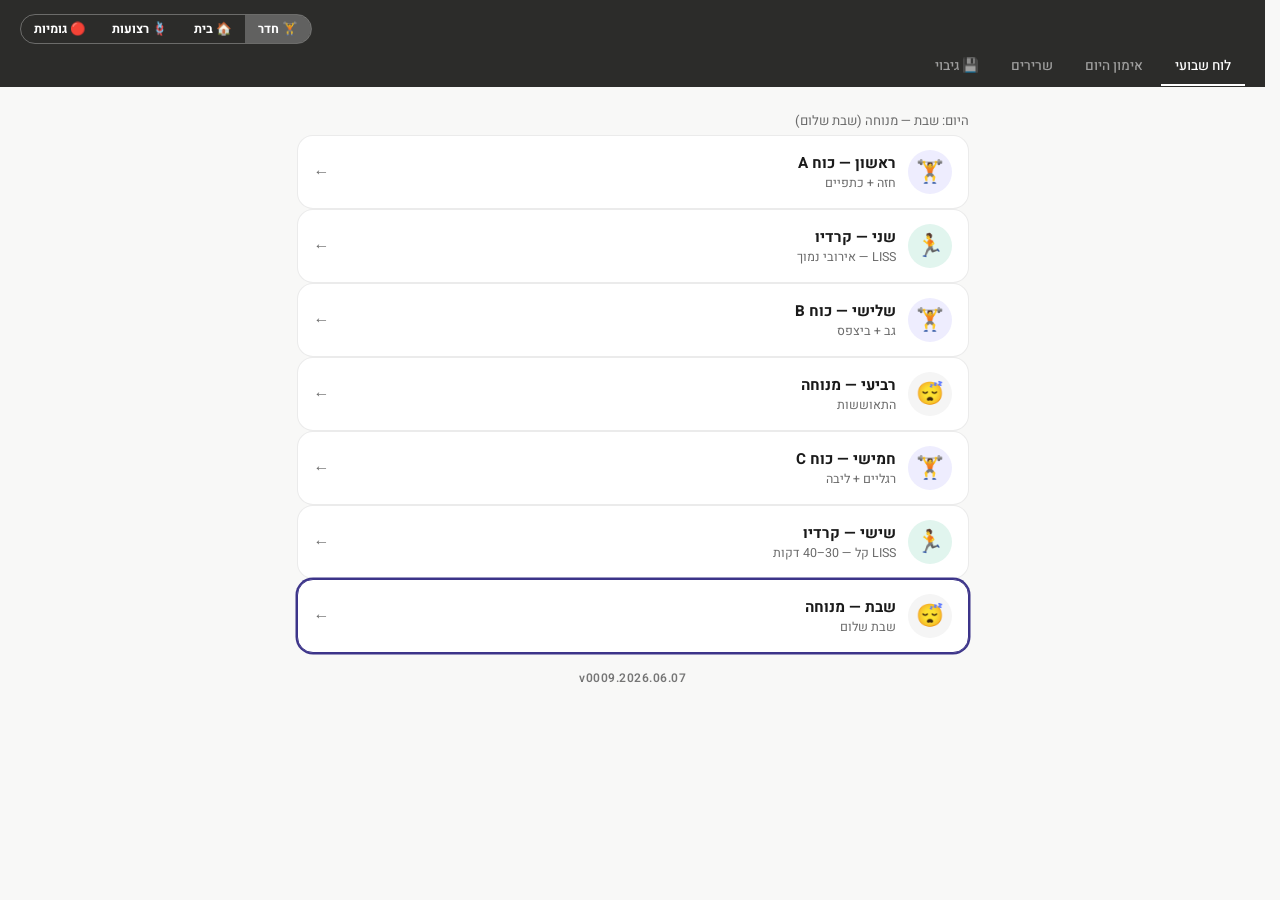
==== index.html @ 581a799d "v2026.06.07.v0009 — All content rendered once, tabs scroll to sections (no content replacement), SW " ====
﻿<!DOCTYPE html>
<html lang="he" dir="rtl">
<head>
  <meta charset="UTF-8">
  <meta name="viewport" content="width=device-width, initial-scale=1.0">
  <title>תכנית כושר שבועית</title>
  <link rel="manifest" href="manifest.json">
  <meta name="theme-color" content="#2C2C2A">
  <meta name="mobile-web-app-capable" content="yes">
  <meta name="apple-mobile-web-app-capable" content="yes">
  <meta name="apple-mobile-web-app-status-bar-style" content="black-translucent">
  <meta name="apple-mobile-web-app-title" content="כושר">
  <link rel="stylesheet" href="css/style.css">
  <link rel="stylesheet" href="css/mobile.css">
  <script src="data/exercises-data.js"></script>
  <script src="data/plan-data.js"></script>
  <script src="js/tracker.js"></script>
  <script src="js/data.js"></script>
  <script src="js/components.js"></script>
  <script src="js/render.js"></script>
  <style>
    /* מתג בהדר */
    .header-mode-toggle {
      display: flex;
      align-items: center;
      gap: 0;
      border-radius: 20px;
      overflow: hidden;
      border: 1.5px solid rgba(255,255,255,0.3);
      margin-right: auto;   /* דוחף לצד שמאל ב-RTL */
      flex-shrink: 0;
    }
    .header-mode-toggle button {
      padding: 5px 13px;
      border: none;
      cursor: pointer;
      font-family: 'Heebo', sans-serif;
      font-size: .78rem;
      font-weight: 700;
      white-space: nowrap;
      transition: background .15s, color .15s;
    }
    .hdr-row {
      display: flex;
      align-items: center;
      gap: 10px;
      padding-bottom: 4px;
    }
  </style>
</head>
<body>

<header class="site-header">
  <!-- שורה ראשונה: כותרת + מתג -->
  <div class="hdr-row">
    <div class="header-mode-toggle" id="modeToggle">
      <button data-mode="gym"        onclick="setWorkoutMode('gym')">🏋️ חדר</button>
      <button data-mode="home"       onclick="setWorkoutMode('home')">🏠 בית</button>
      <button data-mode="suspension" onclick="setWorkoutMode('suspension')">🪢 רצועות</button>
      <button data-mode="band"       onclick="setWorkoutMode('band')">🔴 גומיות</button>
    </div>
  </div>
  <!-- שורה שנייה: טאבים -->
  <nav class="tab-nav" id="mainNav">
    <button class="tab-btn active" data-panel="week">לוח שבועי</button>
    <button class="tab-btn"        data-panel="today">אימון היום</button>
    <button class="tab-btn"        data-panel="muscles">שרירים</button>
    <button class="tab-btn"        data-panel="backup">💾 גיבוי</button>
  </nav>
</header>

<main>
  <section id="panel-week">
    <p class="text-muted text-sm mb-4" id="todayBanner"></p>
    <div id="dayList"></div>
    <p style="text-align:center;font-size:.75rem;color:#757575;margin-top:16px;padding-bottom:4px;font-weight:600;letter-spacing:.5px">
      2026.06.07.v0009

    </p>
  </section>

  <section id="panel-today" hidden style="display:none">
    <div id="todayContent"></div>

    <!-- קיצורי דרך נוספים -->
    <div style="display:grid;grid-template-columns:1fr 1fr;gap:10px;margin-top:12px">
      <a href="pages/morning.html" style="text-decoration:none">
        <div class="card" style="text-align:center;padding:16px 10px;margin:0">
          <div style="font-size:1.8rem;margin-bottom:6px">🌅</div>
          <div style="font-size:.85rem;font-weight:700;color:#1A1A1A">שגרת בוקר</div>
          <div style="font-size:.72rem;color:#6B6B6B;margin-top:3px">15–20 דקות</div>
        </div>
      </a>
      <a href="pages/stretch.html" style="text-decoration:none">
        <div class="card" style="text-align:center;padding:16px 10px;margin:0">
          <div style="font-size:1.8rem;margin-bottom:6px">🛏️</div>
          <div style="font-size:.85rem;font-weight:700;color:#1A1A1A">מתיחות בוקר</div>
          <div style="font-size:.72rem;color:#6B6B6B;margin-top:3px">5–10 דקות</div>
        </div>
      </a>
    </div>
  </section>

  <!-- גיבוי נתונים -->
  <section id="panel-backup" hidden style="display:none">

    <!-- עדכון אפליקציה -->
    <div class="card" style="margin-bottom:10px">
      <div class="card-header">
        <div class="card-icon" style="background:#EEEDFE;font-size:1.5rem">🔄</div>
        <div>
          <div class="card-title">עדכון אפליקציה</div>
          <div class="card-subtitle">גרסה מותקנת: <strong id="installedVer">—</strong></div>
        </div>
      </div>

      <!-- סטטוס -->
      <div id="updateStatus" style="
        background:#F5F5F5;border-radius:10px;padding:10px 14px;
        margin-bottom:10px;font-size:.82rem;color:#444;line-height:1.5">
        לחץ "בדוק" כדי לראות אם יש עדכון
      </div>

      <div style="display:flex;gap:8px">
        <button onclick="checkUpdate()" class="btn-save" style="flex:1;background:#3C3489">
          🔄 בדוק עדכון
        </button>
        <button id="applyBtn" onclick="applyUpdate()"
          style="display:none;flex:1;border:none;border-radius:12px;padding:12px;
                 background:#085041;color:#fff;font-family:Heebo,sans-serif;
                 font-size:.9rem;font-weight:700;cursor:pointer">
          ✅ החל עדכון
        </button>
      </div>
    </div>

    <div class="card">
      <div class="card-header">
        <div class="card-icon" style="background:#E1F5EE;font-size:1.5rem">💾</div>
        <div>
          <div class="card-title">גיבוי נתוני אימונים</div>
          <div class="card-subtitle">שמור על הנתונים שלך</div>
        </div>
      </div>

      <!-- סטטוס אחסון -->
      <div id="storageStatus" style="background:#F5F5F5;border-radius:10px;padding:10px 14px;margin-bottom:10px;font-size:.82rem"></div>

      <!-- Export -->
      <div class="section-title mt-8">📤 ייצוא — שמור קובץ לטלפון</div>
      <p style="font-size:.8rem;color:#6B6B6B;margin:6px 0 10px">
        מוריד קובץ JSON עם כל הנתונים שלך. שמור אותו בגלריה / Google Drive / WhatsApp לעצמך.
      </p>
      <button onclick="exportData()" class="btn-save" style="background:#085041">
        📥 הורד גיבוי עכשיו
      </button>

      <!-- Import -->
      <div class="section-title mt-8">📂 ייבוא — שחזר מקובץ</div>
      <p style="font-size:.8rem;color:#6B6B6B;margin:6px 0 10px">
        בחר קובץ גיבוי שהורדת בעבר כדי לשחזר את הנתונים.
      </p>
      <label style="display:block;padding:10px;background:#EEEDFE;border-radius:10px;
                    text-align:center;cursor:pointer;font-weight:700;color:#3C3489;font-size:.85rem">
        📂 בחר קובץ גיבוי
        <input type="file" accept=".json" onchange="importData(event)"
               style="display:none">
      </label>
      <div id="importStatus" style="margin-top:8px;font-size:.8rem"></div>

      <!-- מידע -->
      <div class="alert-box info mt-8">
        💡 הנתונים נשמרים בטלפון. כדי שלא יימחקו אוטומטית —
        לחץ <strong>בקש אחסון קבוע</strong> למטה.
      </div>
      <button onclick="requestPersist()" id="persistBtn"
              class="btn-save mt-8" style="background:#3C3489">
        🔒 בקש אחסון קבוע
      </button>
    </div>

    <!-- ספירת נתונים קיימים -->
    <div class="card">
      <div class="section-title">📊 נתונים שמורים</div>
      <div id="dataCount" style="margin-top:8px;font-size:.85rem;color:#6B6B6B"></div>
    </div>
  </section>

  <section id="panel-muscles" hidden style="display:none">
    <div class="card">
      <div class="card-header">
        <div class="card-icon" style="background:#EEEDFE">🗺️</div>
        <div>
          <div class="card-title">מפת שרירים</div>
          <div class="card-subtitle">לחץ על שריר לפרטים</div>
        </div>
      </div>
      <a href="pages/muscles.html" class="btn-save"
         style="text-decoration:none;display:block;text-align:center">
        פתח מפה אינטראקטיבית
      </a>
    </div>
  </section>
</main>

<script>
  // ── Tab switching ──────────────────────────────
  document.querySelectorAll('[data-panel]').forEach(function(tab) {
    tab.addEventListener('click', function() {
      document.querySelectorAll('[data-panel]').forEach(function(t) { t.classList.remove('active'); });
      tab.classList.add('active');
      document.querySelectorAll('section[id^="panel-"]').forEach(function(p) {
        var show = p.id === 'panel-' + tab.dataset.panel;
        p.hidden = !show;
        p.style.display = show ? '' : 'none';
      });
    });
  });

  // ── מתג 4 מצבים ────────────────────────────────
  function setWorkoutMode(mode) {
    Data.setMode(mode);
    document.querySelectorAll('#modeToggle button').forEach(function(b) {
      b.style.background = b.dataset.mode === mode ? 'rgba(255,255,255,0.25)' : 'transparent';
      b.style.color = '#fff';
    });
  }

  // הפעל ברירת מחדל
  setWorkoutMode(Data.getMode());

  // ── Service Worker + auto-reload on update ─────
  if ('serviceWorker' in navigator) {
    navigator.serviceWorker.register('./sw.js').then(function(reg) {
      // כשיש SW חדש — רענן אוטומטית
      reg.addEventListener('updatefound', function() {
        var newSW = reg.installing;
        newSW.addEventListener('statechange', function() {
          if (newSW.state === 'activated') {
            window.location.reload();
          }
        });
      });
    });
    // אם SW חדש כבר ממתין — תפוס אותו
    navigator.serviceWorker.addEventListener('controllerchange', function() {
      window.location.reload();
    });
  }

  // ── בקש אחסון קבוע מיד בטעינה ─────────────────
  if (navigator.storage && navigator.storage.persist) {
    navigator.storage.persist().then(function(granted) {
      var el = document.getElementById('storageStatus');
      if (!el) return;
      if (granted) {
        el.innerHTML = '✅ <strong>אחסון קבוע פעיל</strong> — הנתונים לא יימחקו אוטומטית';
        el.style.background = '#E1F5EE'; el.style.color = '#085041';
      } else {
        el.innerHTML = '⚠️ אחסון רגיל — לחץ "בקש אחסון קבוע" להגנה מלאה';
        el.style.color = '#7C4700';
      }
    });
    navigator.storage.estimate().then(function(est) {
      var used  = Math.round(est.usage  / 1024);
      var quota = Math.round(est.quota  / 1024 / 1024);
      var el = document.getElementById('storageStatus');
      if (el) el.innerHTML += '<br><span style="font-size:.72rem;opacity:.7">' +
        'שימוש: ' + used + ' KB מתוך ' + quota + ' MB זמינים</span>';
    });
  }

  // ── ספירת נתונים קיימים ───────────────────────
  function refreshDataCount() {
    var el = document.getElementById('dataCount');
    if (!el) return;
    var entries = [];
    for (var i = 0; i < localStorage.length; i++) {
      var k = localStorage.key(i);
      if (k && k.startsWith('wlog_')) entries.push(k);
    }
    if (!entries.length) {
      el.textContent = 'אין נתונים שמורים עדיין.';
    } else {
      var exercises = new Set(entries.map(function(k) { return k.split('_').slice(2).join('_'); }));
      el.innerHTML = '<strong>' + entries.length + '</strong> רשומות ב-' +
                     '<strong>' + exercises.size + '</strong> תרגילים שונים.<br>' +
                     '<span style="font-size:.72rem">תאריך ראשון: ' +
                     entries.map(function(k){return k.split('_')[1];}).sort()[0] +
                     '</span>';
    }
  }

  // ── Export ─────────────────────────────────────
  function exportData() {
    var data = {};
    for (var i = 0; i < localStorage.length; i++) {
      var k = localStorage.key(i);
      if (k && k.startsWith('wlog_')) {
        data[k] = JSON.parse(localStorage.getItem(k));
      }
    }
    var json   = JSON.stringify(data, null, 2);
    var blob   = new Blob([json], { type: 'application/json' });
    var url    = URL.createObjectURL(blob);
    var date   = new Date().toISOString().slice(0, 10);
    var a      = document.createElement('a');
    a.href     = url;
    a.download = 'workout-backup-' + date + '.json';
    a.click();
    URL.revokeObjectURL(url);
  }

  // ── Import ─────────────────────────────────────
  function importData(e) {
    var file = e.target.files[0];
    if (!file) return;
    var reader = new FileReader();
    reader.onload = function(ev) {
      try {
        var data   = JSON.parse(ev.target.result);
        var count  = 0;
        Object.keys(data).forEach(function(k) {
          if (k.startsWith('wlog_')) {
            localStorage.setItem(k, JSON.stringify(data[k]));
            count++;
          }
        });
        var el = document.getElementById('importStatus');
        el.innerHTML = '✅ יובאו <strong>' + count + '</strong> רשומות בהצלחה!';
        el.style.color = '#085041';
        refreshDataCount();
      } catch(err) {
        document.getElementById('importStatus').textContent = '❌ שגיאה בקובץ';
      }
    };
    reader.readAsText(file);
  }

  // ── בקש אחסון קבוע ידנית ──────────────────────
  function requestPersist() {
    if (!navigator.storage || !navigator.storage.persist) {
      alert('הדפדפן שלך לא תומך בתכונה זו');
      return;
    }
    navigator.storage.persist().then(function(granted) {
      var btn = document.getElementById('persistBtn');
      var el  = document.getElementById('storageStatus');
      if (granted) {
        btn.textContent   = '✅ אחסון קבוע פעיל';
        btn.style.background = '#085041';
        el.innerHTML = '✅ <strong>אחסון קבוע פעיל</strong> — הנתונים לא יימחקו אוטומטית';
        el.style.background = '#E1F5EE'; el.style.color = '#085041';
      } else {
        btn.textContent = '⚠️ לא אושר — נסה מ-PWA מותקנת';
      }
    });
  }

  // הפעל ספירה כשנכנסים לטאב גיבוי
  document.querySelectorAll('[data-panel="backup"]').forEach(function(btn) {
    btn.addEventListener('click', function() { setTimeout(refreshDataCount, 100); });
  });

  // ── גרסה ──────────────────────────────────────
  var CURRENT_VERSION = '2026.06.07.v0009';
  (function() {
    var el = document.getElementById('installedVer');
    if (el) el.textContent = CURRENT_VERSION;
  })();

  // ── בדוק עדכון ────────────────────────────────
  function setStatus(html, bg, col) {
    var s = document.getElementById('updateStatus');
    if (!s) return;
    s.innerHTML = html;
    s.style.background = bg || '#F5F5F5';
    s.style.color = col || '#444';
  }

  function checkUpdate() {
    var applyBtn = document.getElementById('applyBtn');
    if (applyBtn) applyBtn.style.display = 'none';
    setStatus('⏳ בודק עדכון...', '#F5F5F5', '#444');

    if (!('serviceWorker' in navigator)) {
      setStatus('⚠️ Service Worker לא נתמך', '#FFF3E0', '#7C4700');
      return;
    }
    navigator.serviceWorker.getRegistration().then(function(reg) {
      if (!reg) {
        setStatus('⚠️ האפליקציה לא מותקנת כ-PWA', '#FFF3E0', '#7C4700');
        return;
      }
      reg.update().then(function() {
        setTimeout(function() {
          if (reg.waiting) {
            setStatus('✅ <strong>יש עדכון זמין!</strong><br><small>לחץ "החל עדכון"</small>', '#E1F5EE', '#085041');
            if (applyBtn) applyBtn.style.display = 'block';
          } else if (reg.installing) {
            setStatus('⏬ <strong>מוריד עדכון...</strong><br><small>תוך שניות יתרענן אוטומטית</small>', '#FFF8E1', '#F57F17');
            reg.installing.addEventListener('statechange', function(e) {
              if (e.target.state === 'activated') {
                setStatus('✅ <strong>עודכן!</strong> מרענן...', '#E1F5EE', '#085041');
                setTimeout(function() { location.reload(); }, 1000);
              }
            });
          } else {
            setStatus('✅ <strong>הגרסה עדכנית</strong><br><small>' + CURRENT_VERSION + ' — אין עדכונים</small>', '#E1F5EE', '#085041');
          }
        }, 800);
      }).catch(function() {
        setStatus('⚠️ <strong>אין חיבור לאינטרנט</strong><br><small>עובד במצב אופליין</small>', '#FFF3E0', '#7C4700');
      });
    });
  }

  function applyUpdate() {
    navigator.serviceWorker.getRegistration().then(function(reg) {
      if (reg && reg.waiting) {
        reg.waiting.postMessage('skipWaiting');
        var applyBtn = document.getElementById('applyBtn');
        if (applyBtn) applyBtn.style.display = 'none';
        setStatus('⏳ מיישם עדכון...', '#FFF8E1', '#F57F17');
      }
    });
  }

  // ── Render ─────────────────────────────────────
  Render.renderDashboard();
</script>
</body>
</html>
---- css/style.css ----
@import url('https://fonts.googleapis.com/css2?family=Heebo:wght@300;400;500;600;700;800&display=swap');

*, *::before, *::after { box-sizing: border-box; margin: 0; padding: 0; }

:root {
  --purple-light: #EEEDFE;
  --purple-dark: #3C3489;
  --green-light: #E1F5EE;
  --green-dark: #085041;
  --orange-light: #FAEEDA;
  --orange-dark: #633806;
  --gray-light: #F5F5F5;
  --gray-dark: #6B6B6B;
  --bg: #F8F8F7;
  --card-bg: #FFFFFF;
  --header-bg: #2C2C2A;
  --text: #1A1A1A;
  --text-muted: #6B6B6B;
  --border: rgba(0,0,0,0.08);
  --radius: 16px;
  --border-width: 0.5px;
}

html {
  font-size: 16px;
  /* תמיד שמור מקום ל-scrollbar — מונע תזוזה */
  scrollbar-gutter: stable;
}

body {
  font-family: 'Heebo', sans-serif;
  direction: rtl;
  background: var(--bg);
  color: var(--text);
  min-height: 100vh;
  -webkit-font-smoothing: antialiased;
}

/* ── Header ── */
.site-header {
  position: sticky;
  top: 0;
  z-index: 100;
  background: var(--header-bg);
  color: #fff;
  padding: 12px 16px 0;
}

.site-header h1 {
  font-size: 1.1rem;
  font-weight: 700;
  letter-spacing: -0.3px;
  padding-bottom: 10px;
}

.tab-nav {
  display: flex;
  gap: 4px;
  overflow-x: auto;
  scrollbar-width: none;
  padding-bottom: 1px;
}

.tab-nav::-webkit-scrollbar { display: none; }

.tab-btn {
  flex-shrink: 0;
  padding: 8px 14px;
  border: none;
  background: transparent;
  color: rgba(255,255,255,0.55);
  font-family: 'Heebo', sans-serif;
  font-size: 0.85rem;
  font-weight: 500;
  cursor: pointer;
  border-bottom: 2px solid transparent;
  transition: color 0.15s, border-color 0.15s;
  white-space: nowrap;
}

.tab-btn.active, .tab-btn:hover {
  color: #fff;
  border-bottom-color: #fff;
}

/* ── Main layout ── */
main { padding: 16px; max-width: 480px; margin: 0 auto; }

/* ── Cards ── */
.card {
  background: var(--card-bg);
  border-radius: var(--radius);
  border: var(--border-width) solid var(--border);
  padding: 16px;
  margin-bottom: 12px;
  box-shadow: 0 1px 4px rgba(0,0,0,0.04);
}

.card-header {
  display: flex;
  align-items: center;
  gap: 10px;
  margin-bottom: 12px;
}

.card-icon {
  width: 40px; height: 40px;
  border-radius: 10px;
  display: flex; align-items: center; justify-content: center;
  font-size: 1.25rem;
  flex-shrink: 0;
}

.card-title { font-size: 1rem; font-weight: 700; }
.card-subtitle { font-size: 0.78rem; color: var(--text-muted); margin-top: 1px; }

/* ── Color themes ── */
.theme-purple .card-icon { background: var(--purple-light); }
.theme-purple .badge { background: var(--purple-light); color: var(--purple-dark); }
.theme-green .card-icon { background: var(--green-light); }
.theme-green .badge { background: var(--green-light); color: var(--green-dark); }
.theme-orange .card-icon { background: var(--orange-light); }
.theme-orange .badge { background: var(--orange-light); color: var(--orange-dark); }

/* ── Day card on dashboard ── */
.day-card {
  display: flex;
  align-items: center;
  gap: 12px;
  padding: 14px 16px;
  background: var(--card-bg);
  border-radius: var(--radius);
  border: var(--border-width) solid var(--border);
  margin-bottom: 8px;
  text-decoration: none;
  color: inherit;
  transition: box-shadow 0.15s, transform 0.1s;
}

.day-card:hover { box-shadow: 0 4px 12px rgba(0,0,0,0.08); transform: translateY(-1px); }
.day-card.today { border-color: var(--purple-dark); box-shadow: 0 0 0 1.5px var(--purple-dark); }

.day-dot {
  width: 44px; height: 44px;
  border-radius: 50%;
  display: flex; align-items: center; justify-content: center;
  font-size: 1.4rem;
  flex-shrink: 0;
}

.day-dot.purple { background: var(--purple-light); }
.day-dot.green  { background: var(--green-light); }
.day-dot.gray   { background: var(--gray-light); }

.day-info { flex: 1; }
.day-label { font-size: 0.95rem; font-weight: 700; }
.day-sub   { font-size: 0.78rem; color: var(--text-muted); }

.day-arrow { color: var(--text-muted); font-size: 1rem; }

/* ── Exercise card ── */
.exercise-card { margin-bottom: 20px; }

.exercise-card .ex-header {
  display: flex; align-items: flex-start; gap: 10px;
  margin-bottom: 14px;
}

.ex-num {
  width: 28px; height: 28px;
  border-radius: 50%;
  background: var(--purple-light);
  color: var(--purple-dark);
  font-size: 0.78rem; font-weight: 700;
  display: flex; align-items: center; justify-content: center;
  flex-shrink: 0;
}

.ex-name-he { font-size: 1rem; font-weight: 700; }
.ex-name-en { font-size: 0.78rem; color: var(--text-muted); }
.ex-machine  { font-size: 0.75rem; color: var(--text-muted); margin-top: 2px; }

/* ── Badges ── */
.badge {
  display: inline-block;
  padding: 3px 9px;
  border-radius: 20px;
  font-size: 0.75rem;
  font-weight: 600;
}

.badge-row { display: flex; gap: 6px; flex-wrap: wrap; margin-bottom: 10px; }

/* ── Muscles list ── */
.muscle-section { margin-bottom: 10px; }
.muscle-label { font-size: 0.72rem; font-weight: 600; color: var(--text-muted); margin-bottom: 5px; text-transform: uppercase; letter-spacing: 0.5px; }

.muscle-tags { display: flex; flex-wrap: wrap; gap: 5px; }

.muscle-tag {
  display: inline-flex;
  align-items: center;
  gap: 4px;
  padding: 4px 10px;
  border-radius: 20px;
  font-size: 0.75rem;
  font-weight: 500;
  text-decoration: none;
  border: var(--border-width) solid var(--border);
  transition: opacity 0.15s;
}

.muscle-tag:hover { opacity: 0.75; }
.muscle-tag.primary   { background: #FFECEC; color: #8B1A1A; }
.muscle-tag.secondary { background: #FFF3E0; color: #7C4700; }
.muscle-tag.stabilizer { background: var(--gray-light); color: var(--gray-dark); }

.muscle-tag .dot { width: 6px; height: 6px; border-radius: 50%; }
.muscle-tag.primary .dot   { background: #C0392B; }
.muscle-tag.secondary .dot { background: #E67E22; }

/* ── Steps ── */
.steps-list { list-style: none; counter-reset: steps; }

.step {
  display: flex;
  gap: 10px;
  margin-bottom: 8px;
}

.step-num {
  width: 22px; height: 22px;
  border-radius: 50%;
  background: var(--purple-dark);
  color: #fff;
  font-size: 0.7rem; font-weight: 700;
  display: flex; align-items: center; justify-content: center;
  flex-shrink: 0;
  margin-top: 1px;
}

.step-action { font-weight: 700; font-size: 0.85rem; }
.step-detail  { font-size: 0.83rem; color: var(--text-muted); }

/* ── Warn / Tip ── */
.alert-box {
  border-radius: 10px;
  padding: 10px 14px;
  font-size: 0.82rem;
  margin-top: 8px;
  display: flex;
  gap: 8px;
  align-items: flex-start;
}

.alert-box.warn { background: #FFF3E0; color: #7C4700; border-right: 3px solid #E67E22; }
.alert-box.tip  { background: var(--green-light); color: var(--green-dark); border-right: 3px solid #27AE60; }
.alert-box.info { background: var(--purple-light); color: var(--purple-dark); border-right: 3px solid var(--purple-dark); }

/* ── Motion path visual ── */
.motion-path {
  display: flex;
  align-items: center;
  gap: 6px;
  padding: 10px 0;
  font-size: 0.8rem;
  color: var(--text-muted);
}

.motion-arrow { font-size: 1rem; }

/* ── SVG silhouette wrapper ── */
.silhouette-wrap {
  display: flex;
  justify-content: center;
  gap: 16px;
  padding: 8px 0;
}

.silhouette-phase { text-align: center; }
.silhouette-phase svg { width: 80px; height: 160px; }
.silhouette-phase .phase-label { font-size: 0.7rem; color: var(--text-muted); margin-top: 4px; }

/* ── Anatomy map ── */
.anatomy-wrap {
  position: relative;
  display: inline-block;
  width: 100%;
}

.anatomy-wrap img {
  width: 100%;
  border-radius: 10px;
  display: block;
}

.anatomy-wrap svg {
  position: absolute;
  top: 0; left: 0;
  width: 100%; height: 100%;
}

/* ── Exercise image ── */
.exercise-img {
  width: 100%;
  border-radius: 10px;
  display: block;
  object-fit: contain;
  background: #f8f8f7;
  /* aspect-ratio: הדפדפן משריין מקום לפני טעינה → אין Layout Shift */
  aspect-ratio: 4 / 3;
}

/* ── טיימר — רק בדפים שמכילים אותו (morning + stretch) ── */
#timerBar {
  position: fixed;
  bottom: 0;
  left: 0;
  right: 0;
  z-index: 300;
  overflow: hidden;
  box-sizing: border-box;
}

/* ── Cardio blocks ── */
.cardio-zone {
  display: flex;
  align-items: center;
  justify-content: space-between;
  padding: 12px 14px;
  border-radius: 12px;
  background: var(--green-light);
  margin-bottom: 8px;
}

.cardio-zone .zone-label { font-size: 0.85rem; font-weight: 700; color: var(--green-dark); }
.cardio-zone .zone-val   { font-size: 1.5rem; font-weight: 800; color: var(--green-dark); }
.cardio-zone .zone-unit  { font-size: 0.72rem; color: var(--green-dark); }

/* ── HR calculator ── */
.hr-calc { background: var(--gray-light); border-radius: 12px; padding: 14px; }
.hr-calc label { font-size: 0.82rem; font-weight: 600; display: block; margin-bottom: 6px; }
.hr-calc input[type=range] { width: 100%; accent-color: var(--green-dark); }
.hr-output { display: flex; justify-content: space-between; margin-top: 8px; }
.hr-zone   { text-align: center; }
.hr-zone .val  { font-size: 1.2rem; font-weight: 700; color: var(--green-dark); }
.hr-zone .lbl  { font-size: 0.7rem; color: var(--text-muted); }

/* ── HIIT block ── */
.hiit-bar { display: flex; border-radius: 8px; overflow: hidden; height: 32px; margin-bottom: 10px; }
.hiit-work { background: var(--green-dark); flex: 1; display: flex; align-items: center; justify-content: center; color: #fff; font-size: 0.72rem; font-weight: 700; }
.hiit-rest { background: var(--green-light); flex: 3; display: flex; align-items: center; justify-content: center; color: var(--green-dark); font-size: 0.72rem; font-weight: 700; }

/* ── Rest day ── */
.rest-tips { padding: 8px 0; }
.rest-tip-item { display: flex; gap: 10px; align-items: flex-start; margin-bottom: 10px; font-size: 0.85rem; }

/* ── Today page ── */
.station-nav {
  display: flex;
  gap: 6px;
  overflow-x: auto;
  padding: 10px 16px;
  scrollbar-width: none;
}

.station-nav::-webkit-scrollbar { display: none; }

.station-btn {
  flex-shrink: 0;
  padding: 6px 12px;
  border-radius: 20px;
  border: 1.5px solid var(--border);
  background: var(--card-bg);
  font-family: 'Heebo', sans-serif;
  font-size: 0.8rem;
  font-weight: 500;
  cursor: pointer;
  white-space: nowrap;
  transition: background 0.15s, border-color 0.15s;
}

.station-btn.active {
  background: var(--purple-dark);
  border-color: var(--purple-dark);
  color: #fff;
}

/* ── Divider ── */
.divider { height: 1px; background: var(--border); margin: 12px 0; }

/* ── Section title ── */
.section-title {
  font-size: 0.72rem;
  font-weight: 700;
  text-transform: uppercase;
  letter-spacing: 0.8px;
  color: var(--text-muted);
  margin-bottom: 8px;
}

/* ── Tracker log ── */
.set-log { display: flex; gap: 8px; margin-bottom: 6px; align-items: center; }
.set-log input {
  flex: 1;
  padding: 8px;
  border-radius: 8px;
  border: var(--border-width) solid var(--border);
  font-family: 'Heebo', sans-serif;
  font-size: 0.9rem;
  text-align: center;
  background: var(--gray-light);
}

.set-log .set-label { font-size: 0.78rem; color: var(--text-muted); min-width: 32px; text-align: center; }
.btn-save {
  width: 100%;
  padding: 12px;
  border-radius: 12px;
  border: none;
  background: var(--purple-dark);
  color: #fff;
  font-family: 'Heebo', sans-serif;
  font-size: 0.9rem;
  font-weight: 700;
  cursor: pointer;
  margin-top: 8px;
  transition: opacity 0.15s;
}

.btn-save:hover { opacity: 0.85; }

/* ── Mode toggle (gym / home) ── */
.mode-toggle {
  display: flex;
  width: fit-content;
  border-radius: 12px;
  overflow: hidden;
  border: 1.5px solid var(--purple-light);
  margin-bottom: 12px;
}

.mode-toggle button {
  padding: 8px 16px;
  border: none;
  cursor: pointer;
  font-family: 'Heebo', sans-serif;
  font-size: .85rem;
  font-weight: 700;
  transition: background .15s, color .15s;
  white-space: nowrap;
}

.mode-badge {
  display: inline-flex;
  align-items: center;
  gap: 5px;
  padding: 4px 12px;
  border-radius: 20px;
  font-size: .78rem;
  font-weight: 700;
  margin-bottom: 8px;
}

.mode-badge.gym  { background: var(--purple-light); color: var(--purple-dark); }
.mode-badge.home { background: var(--orange-light);  color: var(--orange-dark); }

/* ── Utilities ── */
.mt-8  { margin-top: 8px; }
.mt-12 { margin-top: 12px; }
.mb-4  { margin-bottom: 4px; }
.text-muted { color: var(--text-muted); }
.text-sm { font-size: 0.82rem; }
.font-bold { font-weight: 700; }
.flex { display: flex; }
.flex-center { display: flex; align-items: center; }
.gap-8 { gap: 8px; }
.w-full { width: 100%; }
---- css/mobile.css ----
/* Breakpoints for larger screens — mobile-first base in style.css */

@media (min-width: 480px) {
  main { padding: 20px; }
  .site-header { padding: 14px 20px 0; }
}

@media (min-width: 640px) {
  main { padding: 24px; }

  .day-card-grid {
    display: grid;
    grid-template-columns: 1fr 1fr;
    gap: 10px;
  }

  .day-card { margin-bottom: 0; }
}

@media (min-width: 900px) {
  main { max-width: 720px; }

  .day-card-grid {
    grid-template-columns: repeat(3, 1fr);
  }
}

/* Safe area for notched phones */
@supports (padding: env(safe-area-inset-bottom)) {
  body { padding-bottom: env(safe-area-inset-bottom); }
}
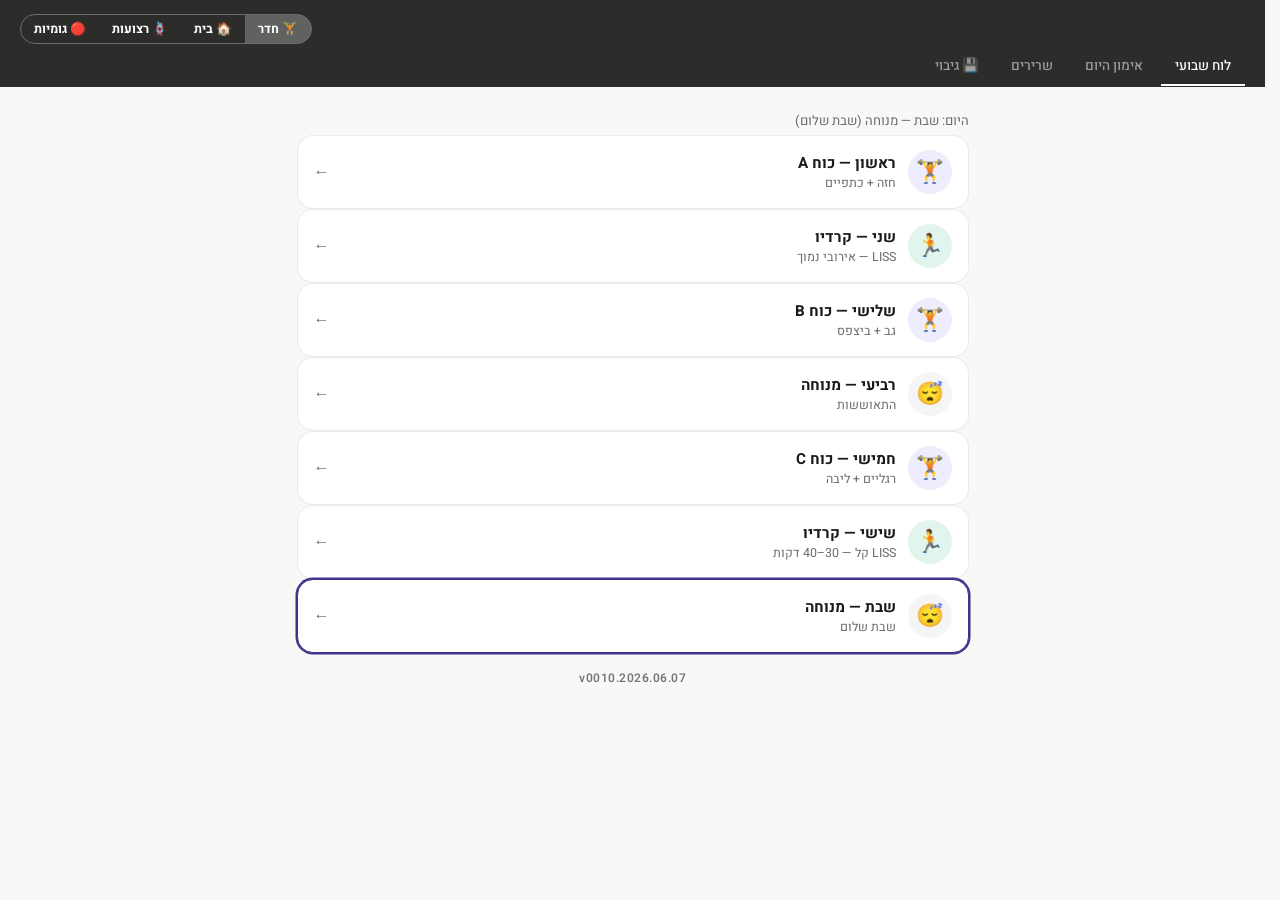
==== commit 55877729: "v2026.06.07.v0010 — Fix imgPath + spread operator, SW v16" ====
--- a/index.html
+++ b/index.html
@@ -74,7 +74,7 @@
     <p class="text-muted text-sm mb-4" id="todayBanner"></p>
     <div id="dayList"></div>
     <p style="text-align:center;font-size:.75rem;color:#757575;margin-top:16px;padding-bottom:4px;font-weight:600;letter-spacing:.5px">
-      2026.06.07.v0009
+      2026.06.07.v0010
 
     </p>
   </section>
@@ -363,7 +363,7 @@
   });
 
   // ── גרסה ──────────────────────────────────────
-  var CURRENT_VERSION = '2026.06.07.v0009';
+  var CURRENT_VERSION = '2026.06.07.v0010';
   (function() {
     var el = document.getElementById('installedVer');
     if (el) el.textContent = CURRENT_VERSION;
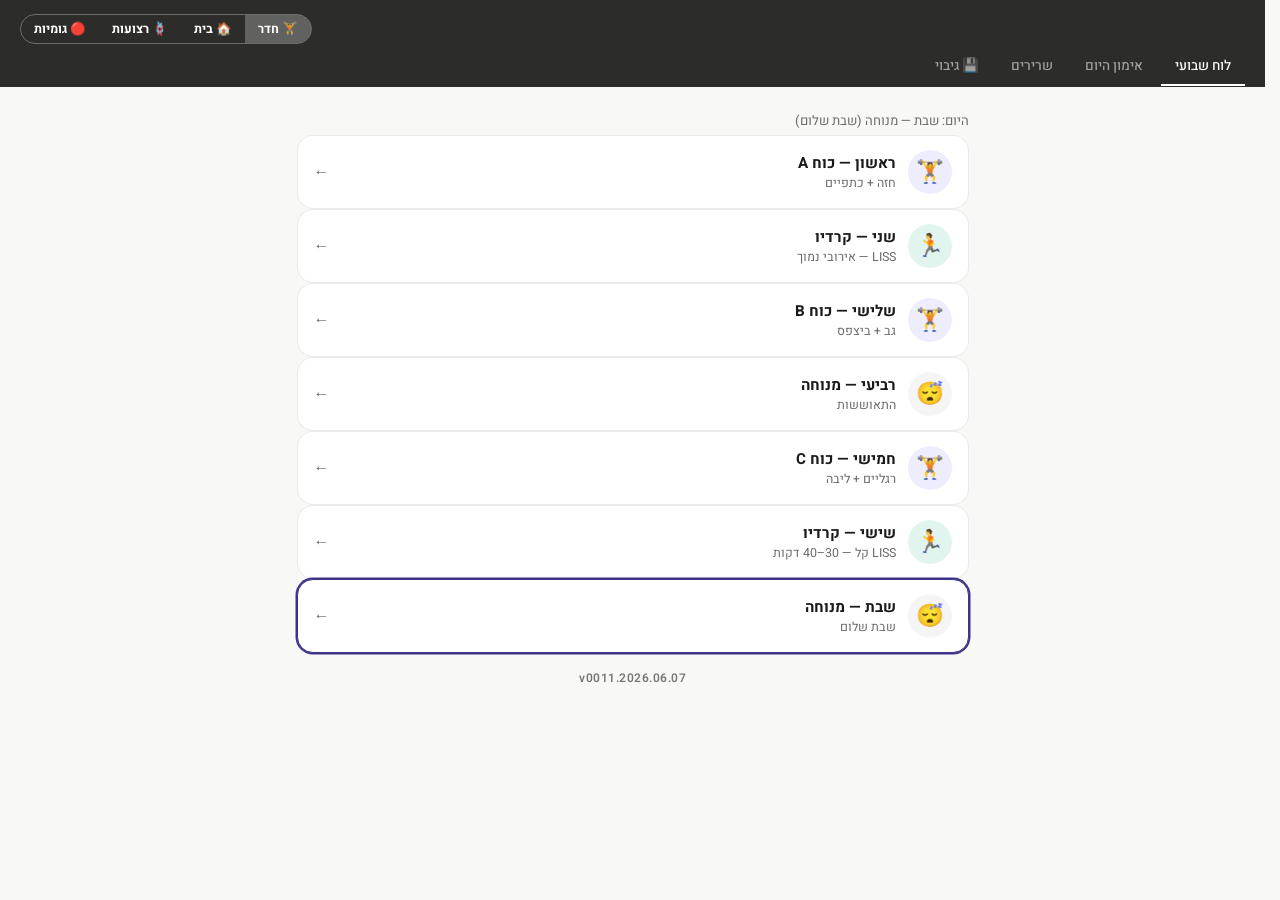
==== commit 8ea5a753: "v2026.06.07.v0011 — Fix double imgPath, add error handler, SW v17" ====
--- a/index.html
+++ b/index.html
@@ -74,7 +74,7 @@
     <p class="text-muted text-sm mb-4" id="todayBanner"></p>
     <div id="dayList"></div>
     <p style="text-align:center;font-size:.75rem;color:#757575;margin-top:16px;padding-bottom:4px;font-weight:600;letter-spacing:.5px">
-      2026.06.07.v0010
+      2026.06.07.v0011
 
     </p>
   </section>
@@ -363,7 +363,7 @@
   });
 
   // ── גרסה ──────────────────────────────────────
-  var CURRENT_VERSION = '2026.06.07.v0010';
+  var CURRENT_VERSION = '2026.06.07.v0011';
   (function() {
     var el = document.getElementById('installedVer');
     if (el) el.textContent = CURRENT_VERSION;
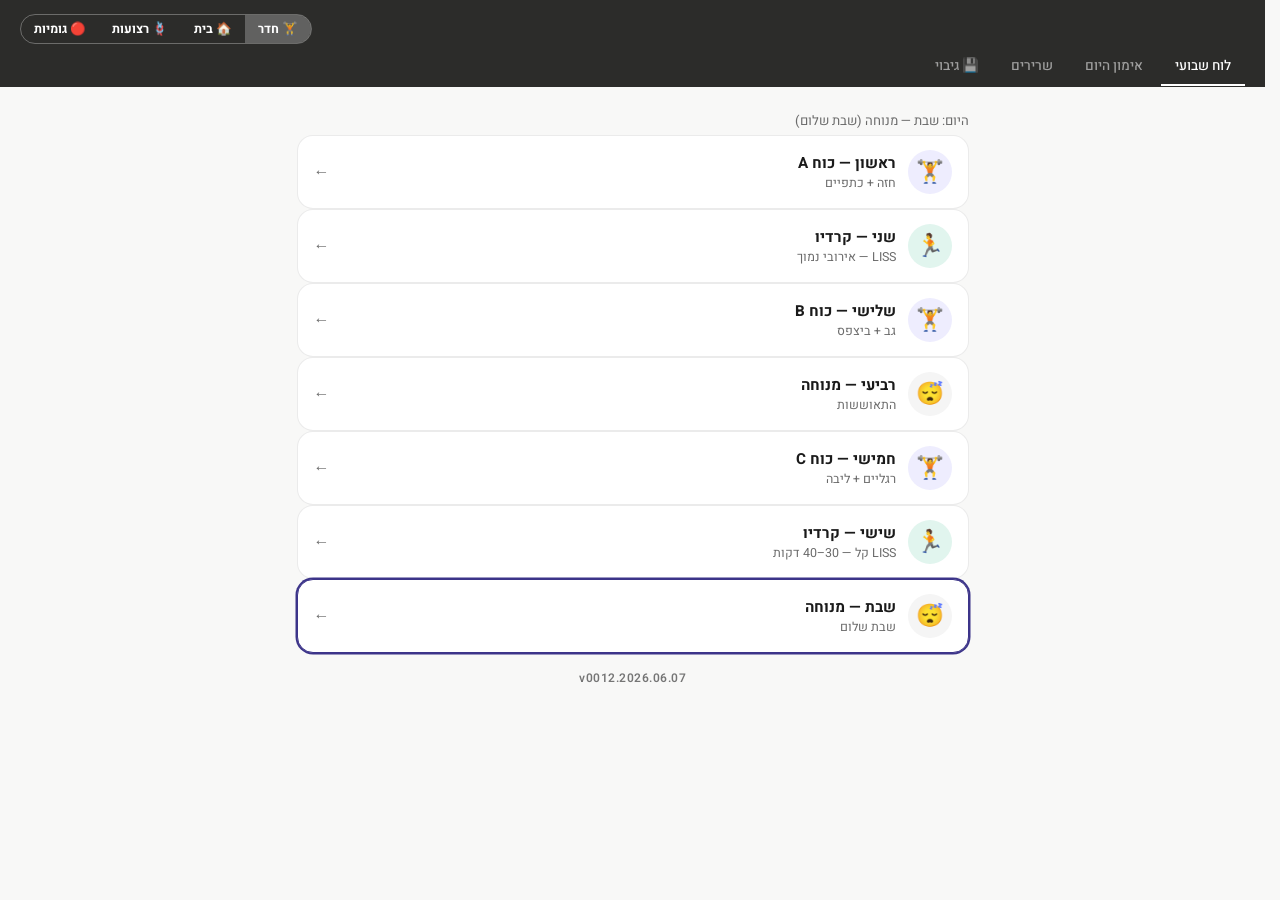
==== commit 82e52a7b: "v2026.06.07.v0012 — Rewrite render.js clean, working tabs, SW v18" ====
--- a/index.html
+++ b/index.html
@@ -74,7 +74,7 @@
     <p class="text-muted text-sm mb-4" id="todayBanner"></p>
     <div id="dayList"></div>
     <p style="text-align:center;font-size:.75rem;color:#757575;margin-top:16px;padding-bottom:4px;font-weight:600;letter-spacing:.5px">
-      2026.06.07.v0011
+      2026.06.07.v0012
 
     </p>
   </section>
@@ -363,7 +363,7 @@
   });
 
   // ── גרסה ──────────────────────────────────────
-  var CURRENT_VERSION = '2026.06.07.v0011';
+  var CURRENT_VERSION = '2026.06.07.v0012';
   (function() {
     var el = document.getElementById('installedVer');
     if (el) el.textContent = CURRENT_VERSION;
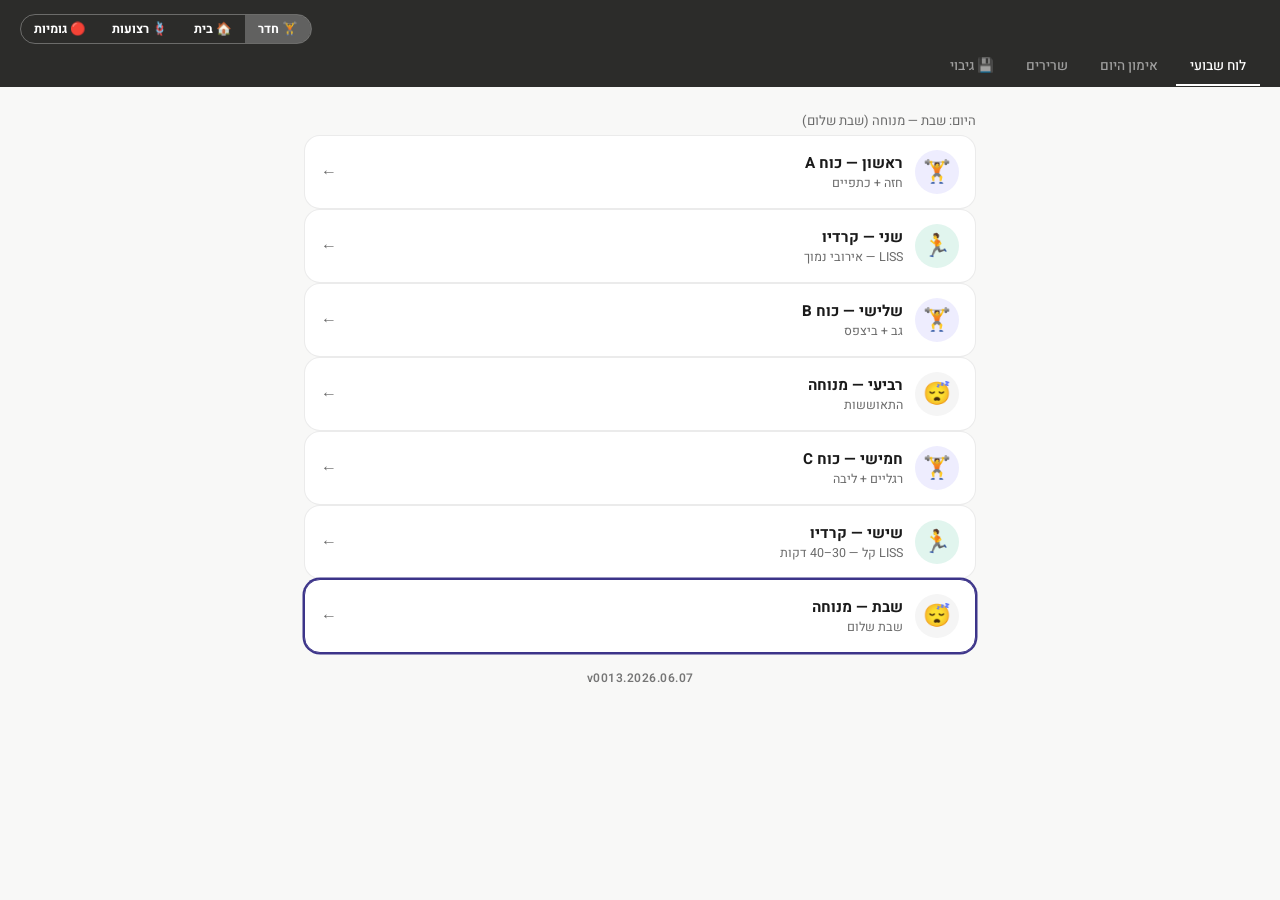
==== commit 89586d43: "v2026.06.07.v0013 — REAL FIX: scrollbar width=0, always present, zero layout shift, SW v19" ====
--- a/index.html
+++ b/index.html
@@ -74,7 +74,7 @@
     <p class="text-muted text-sm mb-4" id="todayBanner"></p>
     <div id="dayList"></div>
     <p style="text-align:center;font-size:.75rem;color:#757575;margin-top:16px;padding-bottom:4px;font-weight:600;letter-spacing:.5px">
-      2026.06.07.v0012
+      2026.06.07.v0013
 
     </p>
   </section>
@@ -363,7 +363,7 @@
   });
 
   // ── גרסה ──────────────────────────────────────
-  var CURRENT_VERSION = '2026.06.07.v0012';
+  var CURRENT_VERSION = '2026.06.07.v0013';
   (function() {
     var el = document.getElementById('installedVer');
     if (el) el.textContent = CURRENT_VERSION;
--- a/css/style.css
+++ b/css/style.css
@@ -23,8 +23,13 @@
 
 html {
   font-size: 16px;
-  /* תמיד שמור מקום ל-scrollbar — מונע תזוזה */
-  scrollbar-gutter: stable;
+  /* scrollbar תמיד נוכח אבל ברוחב 0 — לא תופס מקום, לא גורם תזוזה */
+  overflow-y: scroll;
+  scrollbar-width: none;        /* Firefox */
+}
+html::-webkit-scrollbar {
+  width: 0 !important;          /* Chrome / Android */
+  display: none !important;
 }
 
 body {
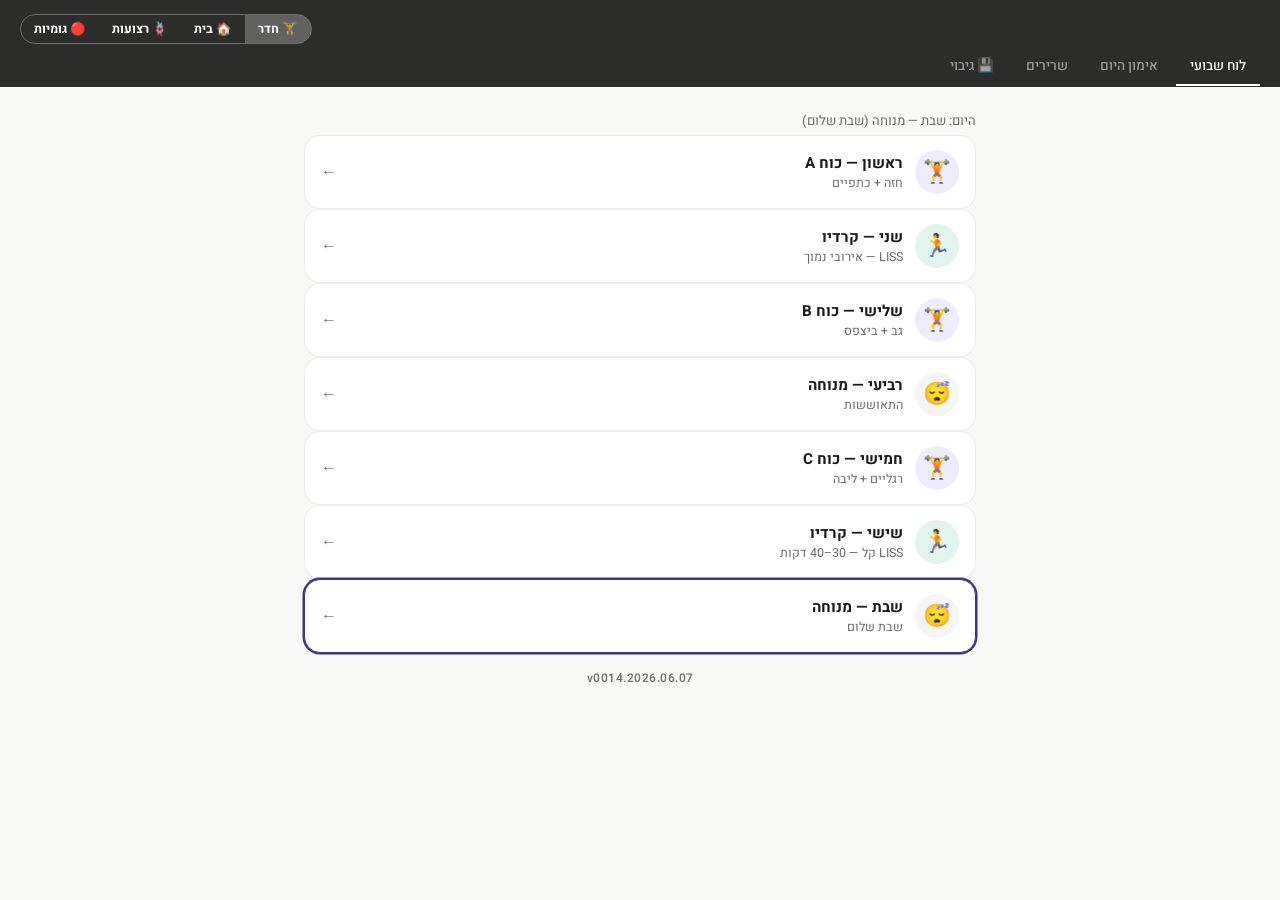
==== commit 9872f2ad: "v2026.06.07.v0014 — Fix horizontal overflow: body overflow-x hidden + muscle tags wrap, SW v20" ====
--- a/index.html
+++ b/index.html
@@ -74,7 +74,7 @@
     <p class="text-muted text-sm mb-4" id="todayBanner"></p>
     <div id="dayList"></div>
     <p style="text-align:center;font-size:.75rem;color:#757575;margin-top:16px;padding-bottom:4px;font-weight:600;letter-spacing:.5px">
-      2026.06.07.v0013
+      2026.06.07.v0014
 
     </p>
   </section>
@@ -363,7 +363,7 @@
   });
 
   // ── גרסה ──────────────────────────────────────
-  var CURRENT_VERSION = '2026.06.07.v0013';
+  var CURRENT_VERSION = '2026.06.07.v0014';
   (function() {
     var el = document.getElementById('installedVer');
     if (el) el.textContent = CURRENT_VERSION;
--- a/css/style.css
+++ b/css/style.css
@@ -28,7 +28,7 @@
   scrollbar-width: none;        /* Firefox */
 }
 html::-webkit-scrollbar {
-  width: 0 !important;          /* Chrome / Android */
+  width: 0 !important;
   display: none !important;
 }
 
@@ -39,6 +39,9 @@
   color: var(--text);
   min-height: 100vh;
   -webkit-font-smoothing: antialiased;
+  /* מניעת גלישה אופקית שגורמת לתזוזה */
+  overflow-x: hidden;
+  max-width: 100vw;
 }
 
 /* ── Header ── */
@@ -213,6 +216,9 @@
   text-decoration: none;
   border: var(--border-width) solid var(--border);
   transition: opacity 0.15s;
+  max-width: 100%;
+  word-break: break-word;
+  white-space: normal;
 }
 
 .muscle-tag:hover { opacity: 0.75; }
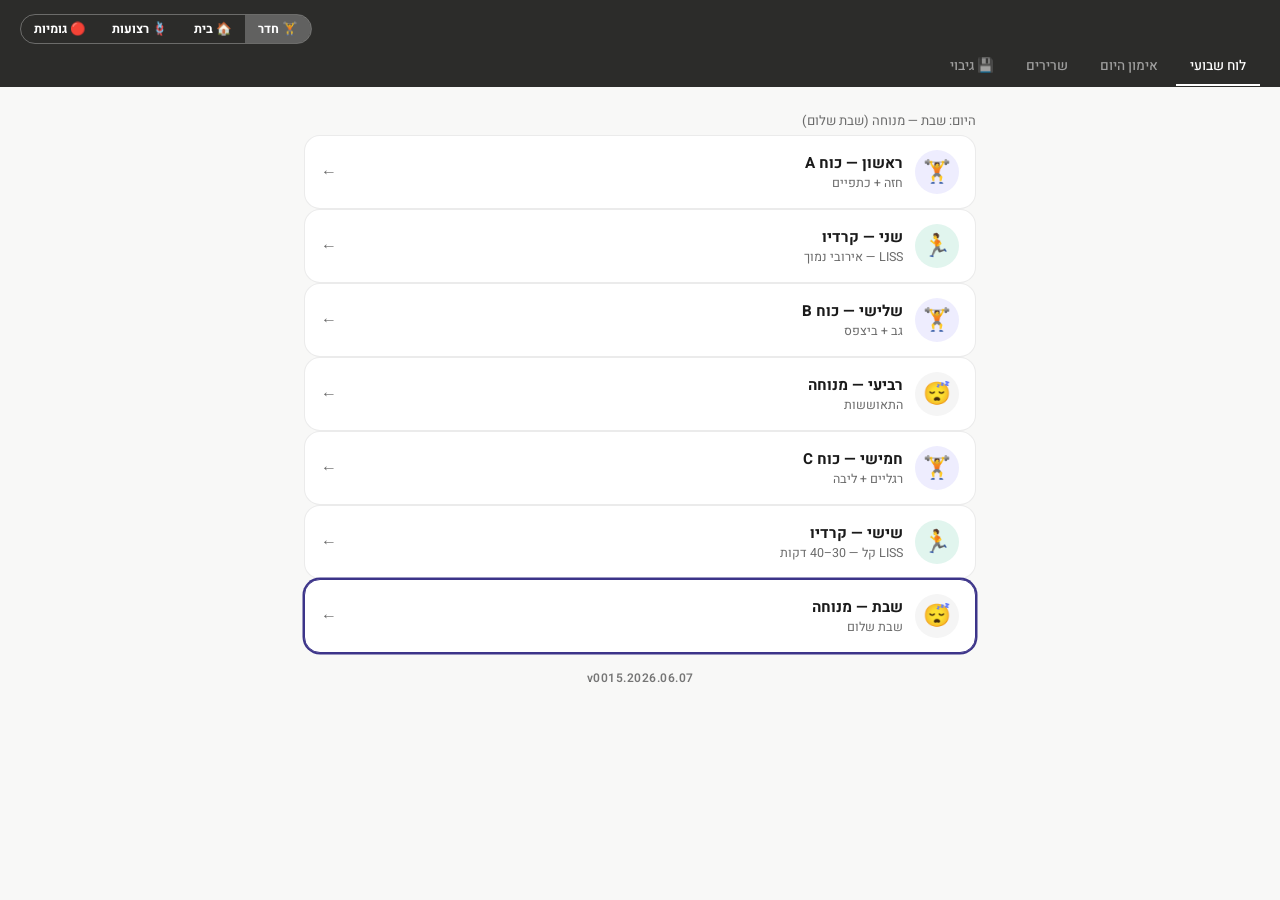
==== commit bcbf1917: "v2026.06.07.v0015 — Plank timer, weight tracking, workout journal, SW v21" ====
--- a/index.html
+++ b/index.html
@@ -74,7 +74,7 @@
     <p class="text-muted text-sm mb-4" id="todayBanner"></p>
     <div id="dayList"></div>
     <p style="text-align:center;font-size:.75rem;color:#757575;margin-top:16px;padding-bottom:4px;font-weight:600;letter-spacing:.5px">
-      2026.06.07.v0014
+      2026.06.07.v0015
 
     </p>
   </section>
@@ -84,6 +84,16 @@
 
     <!-- קיצורי דרך נוספים -->
     <div style="display:grid;grid-template-columns:1fr 1fr;gap:10px;margin-top:12px">
+      <a href="pages/journal.html" style="text-decoration:none;grid-column:1/-1">
+        <div class="card" style="display:flex;align-items:center;gap:14px;padding:14px;margin:0">
+          <div style="font-size:1.6rem">📓</div>
+          <div>
+            <div style="font-size:.9rem;font-weight:700;color:#1A1A1A">יומן ומעקב משקל</div>
+            <div style="font-size:.72rem;color:#6B6B6B;margin-top:2px">רשום משקל · הוסף הערה לאימון</div>
+          </div>
+          <div style="margin-right:auto;color:#6B6B6B">←</div>
+        </div>
+      </a>
       <a href="pages/morning.html" style="text-decoration:none">
         <div class="card" style="text-align:center;padding:16px 10px;margin:0">
           <div style="font-size:1.8rem;margin-bottom:6px">🌅</div>
@@ -363,7 +373,7 @@
   });
 
   // ── גרסה ──────────────────────────────────────
-  var CURRENT_VERSION = '2026.06.07.v0014';
+  var CURRENT_VERSION = '2026.06.07.v0015';
   (function() {
     var el = document.getElementById('installedVer');
     if (el) el.textContent = CURRENT_VERSION;
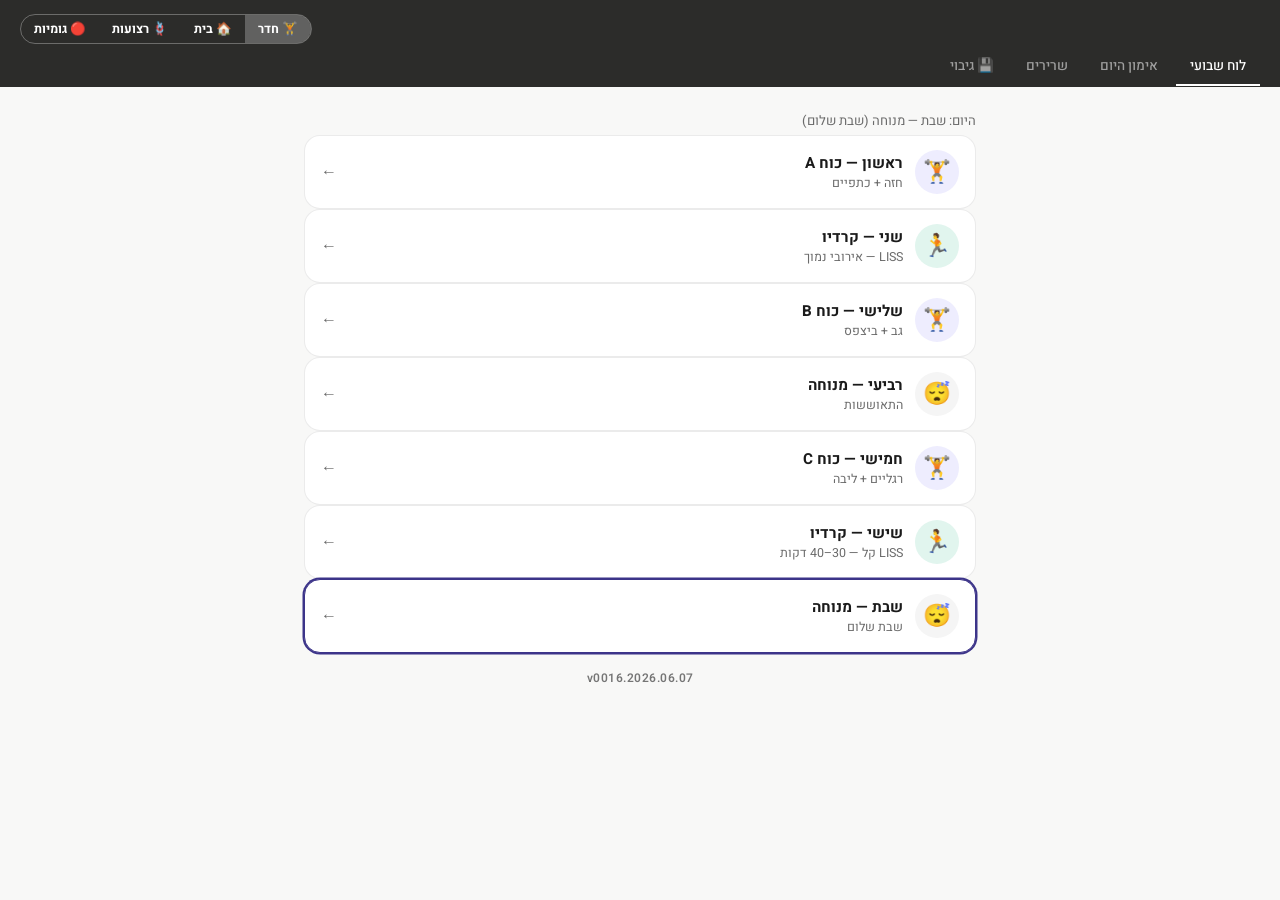
==== commit 5eefa9ca: "v2026.06.07.v0016 — Notes per exercise, progress photos (IndexedDB), SW v22" ====
--- a/index.html
+++ b/index.html
@@ -74,7 +74,7 @@
     <p class="text-muted text-sm mb-4" id="todayBanner"></p>
     <div id="dayList"></div>
     <p style="text-align:center;font-size:.75rem;color:#757575;margin-top:16px;padding-bottom:4px;font-weight:600;letter-spacing:.5px">
-      2026.06.07.v0015
+      2026.06.07.v0016
 
     </p>
   </section>
@@ -92,6 +92,13 @@
             <div style="font-size:.72rem;color:#6B6B6B;margin-top:2px">רשום משקל · הוסף הערה לאימון</div>
           </div>
           <div style="margin-right:auto;color:#6B6B6B">←</div>
+        </div>
+      </a>
+      <a href="pages/progress.html" style="text-decoration:none">
+        <div class="card" style="text-align:center;padding:16px 10px;margin:0">
+          <div style="font-size:1.8rem;margin-bottom:6px">📸</div>
+          <div style="font-size:.85rem;font-weight:700;color:#1A1A1A">תמונות התקדמות</div>
+          <div style="font-size:.72rem;color:#6B6B6B;margin-top:3px">IndexedDB</div>
         </div>
       </a>
       <a href="pages/morning.html" style="text-decoration:none">
@@ -373,7 +380,7 @@
   });
 
   // ── גרסה ──────────────────────────────────────
-  var CURRENT_VERSION = '2026.06.07.v0015';
+  var CURRENT_VERSION = '2026.06.07.v0016';
   (function() {
     var el = document.getElementById('installedVer');
     if (el) el.textContent = CURRENT_VERSION;
